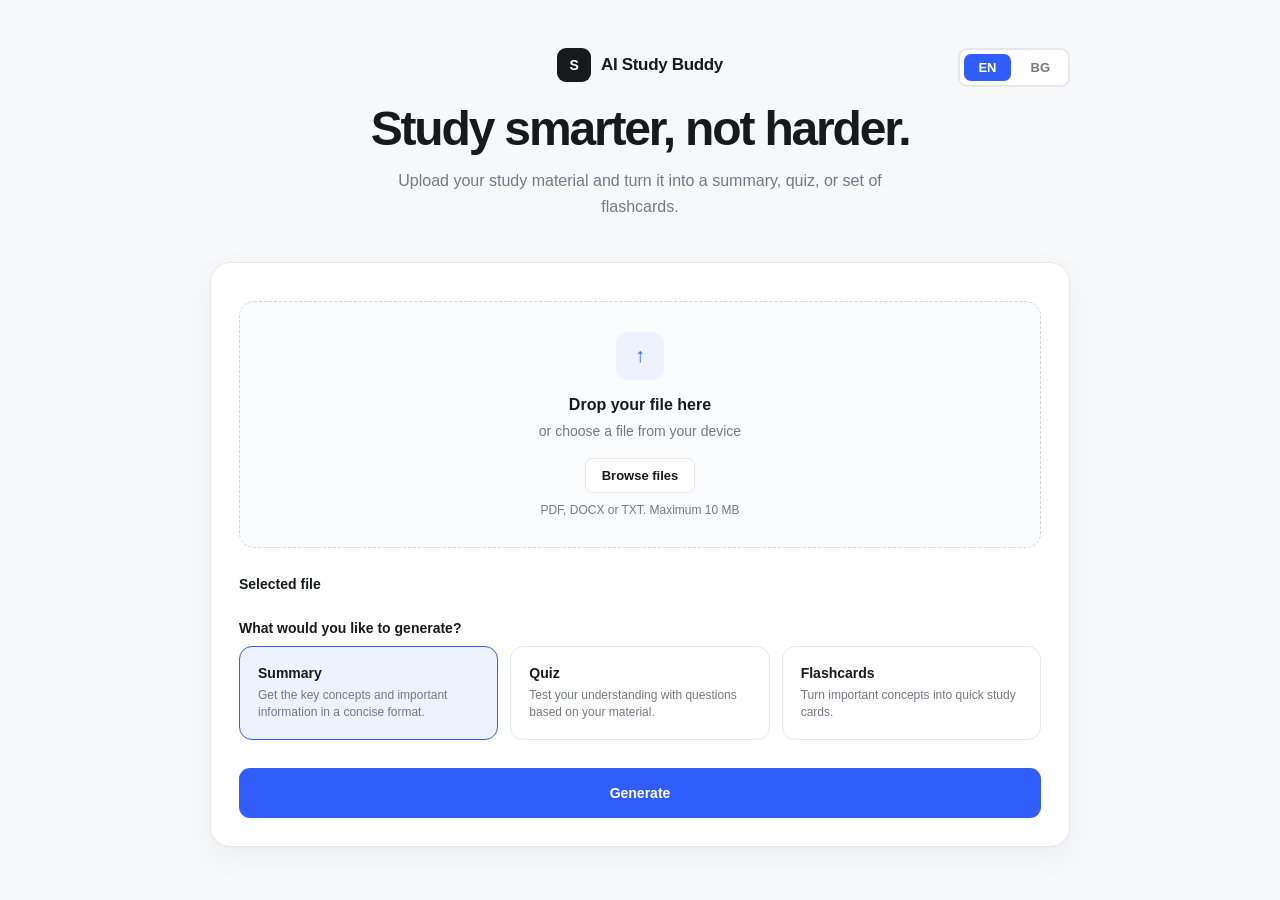
==== src/ai_study_buddy/static/index.html @ 5faa03f9 "Improved functionality of the frontend, adding event listeners across the page" ====
<!DOCTYPE html>
<html lang="en">
<head>
    <meta charset="UTF-8">
    <meta name="viewport" content="width=device-width, initial-scale=1.0">
    <title>AI Study Buddy</title>

    <link rel="stylesheet" type="text/css" href="styles.css">
</head>

<body>

    <main class="page">

        <div class="container">

            <header class="header">

                <div class="brand">
                    <div class="brand-mark">S</div>
                    <span>AI Study Buddy</span>
                </div>

                <div class="language-switcher">
                    <button class="lang-btn active" data-lang="en">EN</button>
                    <button class="lang-btn" data-lang="bg">BG</button>
                </div>

                <h1 data-i18n="header.title"></h1>
                <p data-i18n="header.paragraph"></p>

            </header>


            <section class="study-card">

                <div class="section">

                    <label class="section-label" data-i18n="upload.instruction"></label>

                    <div class="upload-area" id="upload-area">
                        <input type="file" id="file-input" accept=".pdf,.docx,.txt" hidden>

                        <div class="upload-content">

                            <div class="upload-icon">↑</div>
                            <div class="upload-title" data-i18n="upload.drop_file"></div>
                            <div class="upload-description" data-i18n="upload.choose_file"></div>
                            <div class="browse-button" data-i18n="upload.browse"></div>
                            <div class="file-info" data-i18n="upload.file_types"></div>

                        </div>
                    </div>
                </div>


                <div class="section">

                    <label class="section-label" data-i18n="selected_file"></label>

                    <div class="selected-file">

                        <div class="file-details">
                            <div class="file-icon" id="file-icon">PDF</div>

                            <div>
                                <div class="file-name" id="file-name">
                                    lecture-notes.pdf
                                </div>

                                <div class="file-status" data-i18n="selected_file.generation"></div>
                            </div>

                        </div>

                        <button class="remove-file" type="button">×</button>

                    </div>

                </div>


                <div class="section">

                    <label class="section-label" data-i18n="generation.question"></label>

                    <div class="options">

                        <div class="option active" id="summary">

                            <div class="option-title" data-i18n="generation.summary"></div>
                            <div class="option-description" data-i18n="generation.summary_text"></div>

                        </div>


                        <div class="option" id="quiz">

                            <div class="option-title" data-i18n="generation.quiz"></div>
                            <div class="option-description" data-i18n="generation.quiz_text"></div>

                        </div>


                        <div class="option" id="flashcards">

                            <div class="option-title" data-i18n="generation.flashcards"></div>
                            <div class="option-description" data-i18n="generation.flashcards_text"></div>

                        </div>

                    </div>

                </div>

                <div class="section">
                    <button class="generate-button" id="generate-button" type="button" data-i18n="generate"></button>
                </div>

            </section>


            <section class="result">

                <div class="result-header">

                    <h2 class="result-title" data-i18n="results.title.summary"></h2>
                    <span class="result-type" data-i18n="generation.summary"></span>

                </div>

                <div class="result-content">

                    <p>
                        Your generated study material will appear here.
                    </p>

                </div>

            </section>

        </div>

    </main>

</body>
<script src="script.js"></script>
</html>
---- src/ai_study_buddy/static/styles.css ----
* {
    margin: 0;
    padding: 0;
    box-sizing: border-box;
}

:root {
    --background: #f7f8fa;
    --surface: #ffffff;
    --border: #e4e7ec;
    --text: #17191c;
    --muted: #737982;
    --accent: #315efb;
    --accent-dark: #244bd0;
    --accent-soft: #eef2ff;
    --success: #228b5b;
}

body {
    min-height: 100vh;
    font-family: Inter, -apple-system, BlinkMacSystemFont, "Segoe UI",
        sans-serif;
    background: var(--background);
    color: var(--text);
}

.page {
    min-height: 100vh;
    display: flex;
    justify-content: center;
    padding: 48px 24px;
}

.container {
    width: 100%;
    max-width: 860px;
}

.header {
    text-align: center;
    margin-bottom: 42px;
    position: relative;
}

.brand {
    display: inline-flex;
    align-items: center;
    gap: 10px;
    margin-bottom: 22px;
    font-size: 17px;
    font-weight: 700;
    letter-spacing: -0.02em;
}

.brand-mark {
    width: 34px;
    height: 34px;
    display: grid;
    place-items: center;
    border-radius: 9px;
    background: var(--text);
    color: white;
    font-size: 14px;
}

.header h1 {
    font-size: clamp(34px, 5vw, 48px);
    line-height: 1.05;
    letter-spacing: -0.045em;
    margin-bottom: 14px;
}

.header p {
    max-width: 540px;
    margin: 0 auto;
    color: var(--muted);
    font-size: 16px;
    line-height: 1.6;
}

.language-switcher {
    position: absolute;
    top: 0;
    right: 0;
    display: inline-flex;
    gap: 6px;
    padding: 4px;
    border: 2px solid var(--border);
    border-radius: 9px;
    background: white;
    /*margin-bottom: 18px;*/
}

.lang-btn {
    padding: 6px 14px;
    border: 0;
    border-radius: 7px;
    background: transparent;
    color: var(--muted);
    font-size: 13px;
    font-weight: 600;
    cursor: pointer;
    transition: all 0.2s ease;
}

.lang-btn:hover {
    color: var(--text);
}

.lang-btn.active {
    background: var(--accent);
    color: white;
}

.study-card {
    background: var(--surface);
    border: 1px solid var(--border);
    border-radius: 20px;
    padding: 28px;
    box-shadow:
        0 1px 2px rgba(16, 24, 40, 0.03),
        0 10px 30px rgba(16, 24, 40, 0.04);
}

.section {
    margin-bottom: 28px;
}

.section:last-child {
    margin-bottom: 0;
}

.section-label {
    display: block;
    margin-bottom: 10px;
    font-size: 14px;
    font-weight: 650;
}

.upload-area {
    min-height: 230px;
    display: flex;
    align-items: center;
    justify-content: center;
    text-align: center;
    padding: 30px;
    border: 1.5px dashed #cfd4dc;
    border-radius: 15px;
    background: #fafbfc;
    cursor: pointer;
    transition:
        border-color 0.2s ease,
        background 0.2s ease;
}

.upload-area:hover {
    border-color: var(--accent);
    background: #f8faff;
}

.upload-content {
    max-width: 400px;
}

.upload-icon {
    width: 48px;
    height: 48px;
    margin: 0 auto 16px;
    display: grid;
    place-items: center;
    border-radius: 12px;
    background: var(--accent-soft);
    color: var(--accent);
    font-size: 20px;
}

.upload-title {
    font-size: 16px;
    font-weight: 650;
    margin-bottom: 7px;
}

.upload-description {
    color: var(--muted);
    font-size: 14px;
    line-height: 1.5;
}

.browse-button {
    display: inline-block;
    margin-top: 16px;
    padding: 9px 16px;
    border: 1px solid var(--border);
    border-radius: 8px;
    background: white;
    color: var(--text);
    font-size: 13px;
    font-weight: 600;
}

.file-info {
    margin-top: 10px;
    color: var(--muted);
    font-size: 12px;
}

.selected-file {
    display: none;
    align-items: center;
    justify-content: space-between;
    gap: 15px;
    padding: 14px 16px;
    border: 1px solid var(--border);
    border-radius: 12px;
    background: #fafbfc;
}

.file-details {
    display: flex;
    align-items: center;
    gap: 12px;
    min-width: 0;
}

.file-icon {
    width: 38px;
    height: 38px;
    flex-shrink: 0;
    display: grid;
    place-items: center;
    border-radius: 9px;
    background: var(--accent-soft);
    color: var(--accent);
    font-size: 13px;
    font-weight: 700;
}

.file-name {
    overflow: hidden;
    text-overflow: ellipsis;
    white-space: nowrap;
    font-size: 14px;
    font-weight: 600;
}

.file-status {
    margin-top: 3px;
    color: var(--success);
    font-size: 12px;
}

.remove-file {
    flex-shrink: 0;
    border: 0;
    background: transparent;
    color: var(--muted);
    font-size: 20px;
    cursor: pointer;
}

.options {
    display: grid;
    grid-template-columns: repeat(3, 1fr);
    gap: 12px;
}

.option {
    position: relative;
    padding: 18px;
    border: 1px solid var(--border);
    border-radius: 13px;
    background: white;
    cursor: pointer;
    transition:
        border-color 0.2s ease,
        background 0.2s ease,
        transform 0.2s ease;
}

.option:hover {
    border-color: #b8c1d0;
    transform: translateY(-1px);
}

.option.active {
    border-color: var(--accent);
    background: var(--accent-soft);
}

.option-title {
    margin-bottom: 6px;
    font-size: 14px;
    font-weight: 700;
}

.option-description {
    color: var(--muted);
    font-size: 12px;
    line-height: 1.45;
}

.generate-button {
    width: 100%;
    height: 50px;
    border: 0;
    border-radius: 11px;
    background: var(--accent);
    color: white;
    font-size: 14px;
    font-weight: 650;
    cursor: pointer;
    transition:
        background 0.2s ease,
        transform 0.2s ease;
}

.generate-button:hover {
    background: var(--accent-dark);
    transform: translateY(-1px);
}

.result {
    margin-top: 28px;
    padding: 28px;
    border: 1px solid var(--border);
    border-radius: 16px;
    background: white;
    display: none;
}

.result-header {
    display: flex;
    align-items: center;
    justify-content: space-between;
    gap: 20px;
    margin-bottom: 24px;
    padding-bottom: 18px;
    border-bottom: 1px solid var(--border);
}

.result-title {
    font-size: 20px;
    font-weight: 700;
    letter-spacing: -0.02em;
}

.result-type {
    padding: 6px 10px;
    border-radius: 7px;
    background: var(--accent-soft);
    color: var(--accent);
    font-size: 11px;
    font-weight: 700;
    text-transform: uppercase;
    letter-spacing: 0.04em;
}

.result-content {
    color: #3d4249;
    font-size: 15px;
    line-height: 1.75;
}


@media (max-width: 650px) {
    .page {
        padding: 28px 16px;
    }

    .header {
        margin-bottom: 28px;
    }

    .header h1 {
        font-size: 34px;
    }

    .study-card {
        padding: 18px;
        border-radius: 16px;
    }

    .options {
        grid-template-columns: 1fr;
    }

    .option {
        padding: 15px;
    }

    .upload-area {
        min-height: 200px;
    }

    .result {
        padding: 20px;
    }

    .result-header {
        align-items: flex-start;
        flex-direction: column;
        gap: 12px;
    }
}
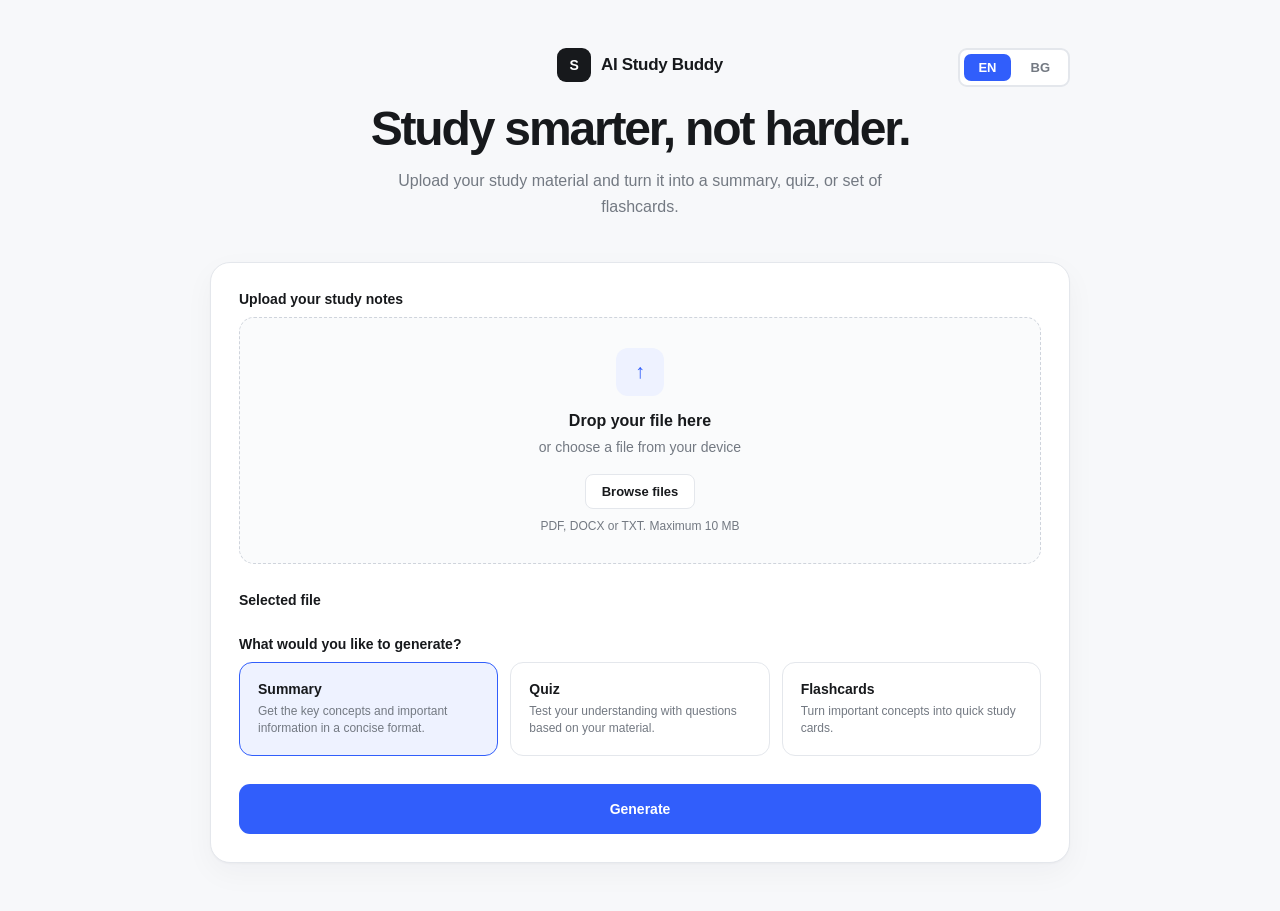
==== commit 8aea2b71: "Further implementation of the front-end + prompt tuning and added explanation for answers in quiz" ====
--- a/src/ai_study_buddy/static/index.html
+++ b/src/ai_study_buddy/static/index.html
@@ -36,7 +36,7 @@
 
                 <div class="section">
 
-                    <label class="section-label" data-i18n="upload.instruction"></label>
+                    <label class="section-label" data-i18n="upload.instructions"></label>
 
                     <div class="upload-area" id="upload-area">
                         <input type="file" id="file-input" accept=".pdf,.docx,.txt" hidden>
@@ -120,20 +120,107 @@
             </section>
 
 
-            <section class="result">
+            <section class="result" id="result-section">
 
                 <div class="result-header">
 
                     <h2 class="result-title" data-i18n="results.title.summary"></h2>
-                    <span class="result-type" data-i18n="generation.summary"></span>
 
                 </div>
 
                 <div class="result-content">
 
-                    <p>
-                        Your generated study material will appear here.
-                    </p>
+                    <p></p>
+
+                </div>
+
+            </section>
+
+
+            <section class="quiz-section" id="quiz-section">
+
+                <div class="quiz-header">
+
+                    <h2 class="quiz-title" data-i18n="results.title.quiz"></h2>
+                    <span class="quiz-progress" id="quiz-progress"></span>
+
+                </div>
+
+                <div class="quiz-progress-bar">
+                    <div class="quiz-progress-fill" id="quiz-progress-fill"></div>
+                </div>
+
+                <div class="quiz-question-text" id="quiz-question-text"></div>
+
+                <div class="quiz-options" id="quiz-options"></div>
+
+                <div class="quiz-explanation" id="quiz-explanation">
+
+                    <div class="quiz-explanation-icon" id="quiz-explanation-icon"></div>
+
+                    <div>
+                        <div class="quiz-explanation-title" id="quiz-explanation-title"></div>
+                        <div class="quiz-explanation-text" id="quiz-explanation-text"></div>
+                    </div>
+
+                </div>
+
+                <div class="quiz-nav">
+                    <button class="quiz-nav-btn" id="quiz-next-btn" data-i18n="quiz.next"></button>
+                </div>
+
+            </section>
+
+
+            <section class="quiz-score" id="quiz-score-section">
+
+                <div class="quiz-score-icon">🎉</div>
+                <h2 class="quiz-score-title" data-i18n="quiz.complete"></h2>
+                <div class="quiz-score-value" id="quiz-score-value"></div>
+                <p class="quiz-score-message" id="quiz-score-message"></p>
+
+                <button class="generate-button quiz-retry-btn" id="quiz-retry-btn" data-i18n="quiz.retry"></button>
+
+            </section>
+
+
+            <section class="flashcard-section" id="flashcard-section">
+
+                <div class="flashcard-header">
+
+                    <h2 class="flashcard-title" data-i18n="results.title.flashcards"></h2>
+                    <span class="flashcard-progress" id="flashcard-progress"></span>
+
+                </div>
+
+                <div class="flashcard-progress-bar">
+                    <div class="flashcard-progress-fill" id="flashcard-progress-fill"></div>
+                </div>
+
+                <div class="flashcard-container" id="flashcard-container">
+
+                    <div class="flashcard" id="flashcard">
+
+                        <div class="flashcard-face flashcard-front">
+                            <div class="flashcard-label" data-i18n="flashcard.question"></div>
+                            <div class="flashcard-text" id="flashcard-front-text"></div>
+                        </div>
+
+                        <div class="flashcard-face flashcard-back">
+                            <div class="flashcard-label" data-i18n="flashcard.answer"></div>
+                            <div class="flashcard-text" id="flashcard-back-text"></div>
+                        </div>
+
+                    </div>
+
+                </div>
+
+                <div class="flashcard-hint" data-i18n="flashcard.hint"></div>
+
+                <div class="flashcard-nav">
+
+                    <button class="flashcard-nav-btn flashcard-prev-btn" id="flashcard-prev-btn" data-i18n="flashcard.prev"></button>
+                    <button class="flashcard-nav-btn flashcard-next-btn" id="flashcard-next-btn" data-i18n="flashcard.next"></button>
 
                 </div>
 
@@ -143,6 +230,6 @@
 
     </main>
 
+<script src="script.js"></script>
 </body>
-<script src="script.js"></script>
 </html>
--- a/src/ai_study_buddy/static/styles.css
+++ b/src/ai_study_buddy/static/styles.css
@@ -314,9 +314,15 @@
         transform 0.2s ease;
 }
 
-.generate-button:hover {
+.generate-button:hover:not(:disabled) {
     background: var(--accent-dark);
     transform: translateY(-1px);
+}
+
+.generate-button:disabled {
+    opacity: 0.6;
+    cursor: default;
+    transform: none;
 }
 
 .result {
@@ -333,32 +339,470 @@
     align-items: center;
     justify-content: space-between;
     gap: 20px;
-    margin-bottom: 24px;
-    padding-bottom: 18px;
-    border-bottom: 1px solid var(--border);
+    margin-bottom: 6px;
 }
 
 .result-title {
     font-size: 20px;
     font-weight: 700;
     letter-spacing: -0.02em;
-}
-
-.result-type {
-    padding: 6px 10px;
-    border-radius: 7px;
-    background: var(--accent-soft);
-    color: var(--accent);
-    font-size: 11px;
-    font-weight: 700;
-    text-transform: uppercase;
-    letter-spacing: 0.04em;
 }
 
 .result-content {
     color: #3d4249;
     font-size: 15px;
     line-height: 1.75;
+    white-space: pre-line;
+}
+
+
+/* ── Quiz section ── */
+
+.quiz-section {
+    margin-top: 28px;
+    padding: 28px;
+    border: 1px solid var(--border);
+    border-radius: 16px;
+    background: white;
+    display: none;
+}
+
+.quiz-header {
+    display: flex;
+    align-items: center;
+    justify-content: space-between;
+    gap: 20px;
+    margin-bottom: 16px;
+}
+
+.quiz-title {
+    font-size: 20px;
+    font-weight: 700;
+    letter-spacing: -0.02em;
+}
+
+.quiz-progress {
+    display: inline-flex;
+    align-items: center;
+    padding: 5px 12px;
+    border-radius: 8px;
+    background: var(--accent-soft);
+    color: var(--accent);
+    font-size: 12px;
+    font-weight: 650;
+    letter-spacing: -0.01em;
+}
+
+.quiz-progress-bar {
+    height: 4px;
+    border-radius: 2px;
+    background: var(--border);
+    margin-bottom: 20px;
+    overflow: hidden;
+}
+
+.quiz-progress-fill {
+    height: 100%;
+    border-radius: 2px;
+    background: var(--accent);
+    transition: width 0.4s ease;
+    width: 0%;
+}
+
+.quiz-question-text {
+    font-size: 17px;
+    font-weight: 650;
+    line-height: 1.5;
+    margin-bottom: 20px;
+    letter-spacing: -0.01em;
+}
+
+.quiz-options {
+    display: flex;
+    flex-direction: column;
+    gap: 10px;
+    margin-bottom: 0;
+}
+
+.quiz-option {
+    display: flex;
+    align-items: center;
+    gap: 14px;
+    padding: 16px 18px;
+    border: 1px solid var(--border);
+    border-radius: 12px;
+    background: white;
+    cursor: pointer;
+    transition:
+        border-color 0.2s ease,
+        background 0.2s ease,
+        transform 0.15s ease;
+}
+
+.quiz-option:hover:not(.disabled) {
+    border-color: #b8c1d0;
+    transform: translateY(-1px);
+}
+
+.quiz-option-letter {
+    width: 32px;
+    height: 32px;
+    flex-shrink: 0;
+    display: grid;
+    place-items: center;
+    border-radius: 8px;
+    background: var(--background);
+    color: var(--muted);
+    font-size: 13px;
+    font-weight: 700;
+    transition:
+        background 0.2s ease,
+        color 0.2s ease;
+}
+
+.quiz-option-text {
+    font-size: 14px;
+    font-weight: 500;
+    line-height: 1.5;
+    color: var(--text);
+}
+
+.quiz-option.correct {
+    border-color: var(--success);
+    background: #f0faf5;
+}
+
+.quiz-option.correct .quiz-option-letter {
+    background: var(--success);
+    color: white;
+}
+
+.quiz-option.incorrect {
+    border-color: #dc3545;
+    background: #fff5f5;
+}
+
+.quiz-option.incorrect .quiz-option-letter {
+    background: #dc3545;
+    color: white;
+}
+
+.quiz-option.disabled {
+    cursor: default;
+    opacity: 0.65;
+}
+
+.quiz-option.correct.disabled,
+.quiz-option.incorrect.disabled {
+    opacity: 1;
+}
+
+.quiz-explanation {
+    display: none;
+    align-items: flex-start;
+    gap: 14px;
+    margin-top: 20px;
+    padding: 18px;
+    border-radius: 12px;
+    background: var(--background);
+    border: 1px solid var(--border);
+}
+
+.quiz-explanation-icon {
+    width: 32px;
+    height: 32px;
+    flex-shrink: 0;
+    display: grid;
+    place-items: center;
+    border-radius: 8px;
+    font-size: 16px;
+}
+
+.quiz-explanation-title {
+    font-size: 13px;
+    font-weight: 700;
+    text-transform: uppercase;
+    letter-spacing: 0.04em;
+    margin-bottom: 6px;
+}
+
+.quiz-explanation.correct-explanation .quiz-explanation-icon {
+    background: #f0faf5;
+    color: var(--success);
+}
+
+.quiz-explanation.correct-explanation .quiz-explanation-title {
+    color: var(--success);
+}
+
+.quiz-explanation.incorrect-explanation .quiz-explanation-icon {
+    background: #fff5f5;
+    color: #dc3545;
+}
+
+.quiz-explanation.incorrect-explanation .quiz-explanation-title {
+    color: #dc3545;
+}
+
+.quiz-explanation-text {
+    color: #3d4249;
+    font-size: 14px;
+    line-height: 1.65;
+}
+
+.quiz-nav {
+    display: none;
+    margin-top: 20px;
+}
+
+.quiz-nav-btn {
+    width: 100%;
+    height: 46px;
+    border: 0;
+    border-radius: 11px;
+    background: var(--accent);
+    color: white;
+    font-size: 14px;
+    font-weight: 650;
+    cursor: pointer;
+    transition:
+        background 0.2s ease,
+        transform 0.2s ease;
+}
+
+.quiz-nav-btn:hover {
+    background: var(--accent-dark);
+    transform: translateY(-1px);
+}
+
+/* ── Quiz score screen ── */
+
+.quiz-score {
+    margin-top: 28px;
+    padding: 48px 28px;
+    border: 1px solid var(--border);
+    border-radius: 16px;
+    background: white;
+    display: none;
+    text-align: center;
+}
+
+.quiz-score-icon {
+    font-size: 48px;
+    margin-bottom: 16px;
+}
+
+.quiz-score-title {
+    font-size: 22px;
+    font-weight: 700;
+    letter-spacing: -0.02em;
+    margin-bottom: 12px;
+}
+
+.quiz-score-value {
+    font-size: 40px;
+    font-weight: 800;
+    color: var(--accent);
+    letter-spacing: -0.03em;
+    margin-bottom: 8px;
+}
+
+.quiz-score-message {
+    color: var(--muted);
+    font-size: 15px;
+    line-height: 1.6;
+    margin-bottom: 28px;
+}
+
+.quiz-retry-btn {
+    max-width: 280px;
+    margin: 0 auto;
+    display: block;
+}
+
+
+/* ── Flashcard section ── */
+
+.flashcard-section {
+    margin-top: 28px;
+    padding: 28px;
+    border: 1px solid var(--border);
+    border-radius: 16px;
+    background: white;
+    display: none;
+}
+
+.flashcard-header {
+    display: flex;
+    align-items: center;
+    justify-content: space-between;
+    gap: 20px;
+    margin-bottom: 16px;
+}
+
+.flashcard-title {
+    font-size: 20px;
+    font-weight: 700;
+    letter-spacing: -0.02em;
+}
+
+.flashcard-progress {
+    display: inline-flex;
+    align-items: center;
+    padding: 5px 12px;
+    border-radius: 8px;
+    background: var(--accent-soft);
+    color: var(--accent);
+    font-size: 12px;
+    font-weight: 650;
+    letter-spacing: -0.01em;
+}
+
+.flashcard-progress-bar {
+    height: 4px;
+    border-radius: 2px;
+    background: var(--border);
+    margin-bottom: 20px;
+    overflow: hidden;
+}
+
+.flashcard-progress-fill {
+    height: 100%;
+    border-radius: 2px;
+    background: var(--accent);
+    transition: width 0.4s ease;
+    width: 0%;
+}
+
+.flashcard-container {
+    perspective: 800px;
+    margin-bottom: 16px;
+}
+
+.flashcard {
+    position: relative;
+    width: 100%;
+    min-height: 240px;
+    cursor: pointer;
+    transform-style: preserve-3d;
+    transition: transform 0.5s ease;
+}
+
+.flashcard:hover .flashcard-front {
+    border-color: #b8c1d0;
+}
+
+.flashcard:hover .flashcard-back {
+    border-color: var(--accent-dark);
+}
+
+.flashcard.flipped {
+    transform: rotateY(180deg);
+}
+
+.flashcard-face {
+    position: absolute;
+    top: 0;
+    left: 0;
+    width: 100%;
+    height: 100%;
+    display: flex;
+    flex-direction: column;
+    align-items: center;
+    justify-content: center;
+    padding: 32px 28px;
+    border: 1px solid var(--border);
+    border-radius: 14px;
+    backface-visibility: hidden;
+    -webkit-backface-visibility: hidden;
+    overflow-y: auto;
+    transition: border-color 0.2s ease;
+}
+
+.flashcard-front {
+    background: var(--background);
+}
+
+.flashcard-back {
+    background: var(--accent-soft);
+    border-color: var(--accent);
+    transform: rotateY(180deg);
+}
+
+.flashcard-label {
+    font-size: 11px;
+    font-weight: 700;
+    text-transform: uppercase;
+    letter-spacing: 0.06em;
+    margin-bottom: 16px;
+}
+
+.flashcard-front .flashcard-label {
+    color: var(--muted);
+}
+
+.flashcard-back .flashcard-label {
+    color: var(--accent);
+}
+
+.flashcard-text {
+    font-size: 16px;
+    font-weight: 600;
+    line-height: 1.6;
+    text-align: center;
+    color: var(--text);
+    max-width: 540px;
+}
+
+.flashcard-hint {
+    text-align: center;
+    color: var(--muted);
+    font-size: 12px;
+    margin-bottom: 20px;
+}
+
+.flashcard-nav {
+    display: flex;
+    gap: 10px;
+}
+
+.flashcard-nav-btn {
+    flex: 1;
+    height: 46px;
+    border: 0;
+    border-radius: 11px;
+    font-size: 14px;
+    font-weight: 650;
+    cursor: pointer;
+    transition:
+        background 0.2s ease,
+        transform 0.2s ease;
+}
+
+.flashcard-prev-btn {
+    background: var(--background);
+    color: var(--text);
+    border: 1px solid var(--border);
+}
+
+.flashcard-prev-btn:hover:not(:disabled) {
+    background: var(--border);
+    transform: translateY(-1px);
+}
+
+.flashcard-next-btn {
+    background: var(--accent);
+    color: white;
+}
+
+.flashcard-next-btn:hover:not(:disabled) {
+    background: var(--accent-dark);
+    transform: translateY(-1px);
+}
+
+.flashcard-nav-btn:disabled {
+    opacity: 0.4;
+    cursor: default;
 }
 
 
@@ -396,9 +840,28 @@
         padding: 20px;
     }
 
-    .result-header {
-        align-items: flex-start;
-        flex-direction: column;
-        gap: 12px;
+    .quiz-section,
+    .flashcard-section {
+        padding: 20px;
+    }
+
+    .quiz-header,
+    .flashcard-header {
+        align-items: center;
+        flex-direction: row;
+        justify-content: space-between;
+        gap: 16px;
+    }
+
+    .quiz-score {
+        padding: 32px 20px;
+    }
+
+    .flashcard {
+        min-height: 200px;
+    }
+
+    .flashcard-face {
+        padding: 24px 20px;
     }
 }
